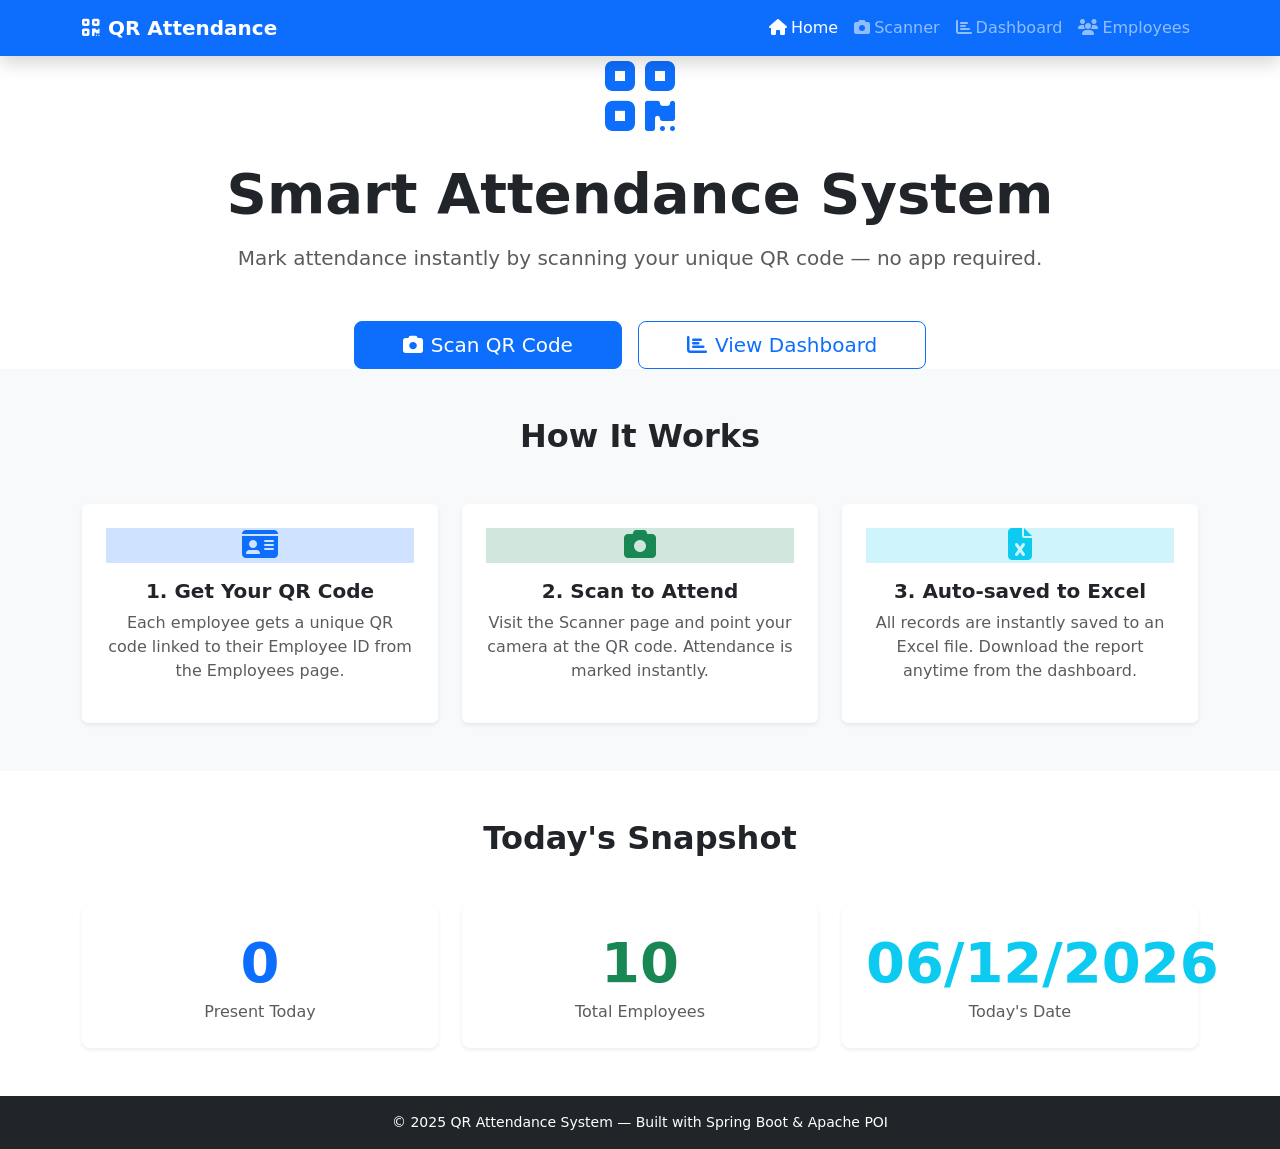
==== src/main/resources/static/index.html @ d23e2ef8 "project files updated" ====
<!DOCTYPE html>
<html lang="en">
<head>
    <meta charset="UTF-8">
    <meta name="viewport" content="width=device-width, initial-scale=1.0">
    <title>QR Attendance System</title>
    <link href="https://cdn.jsdelivr.net/npm/bootstrap@5.3.0/dist/css/bootstrap.min.css" rel="stylesheet">
    <link href="https://cdnjs.cloudflare.com/ajax/libs/font-awesome/6.4.0/css/all.min.css" rel="stylesheet">
    <link href="/css/style.css" rel="stylesheet">
</head>
<body>

<nav class="navbar navbar-expand-lg navbar-dark bg-primary shadow">
    <div class="container">
        <a class="navbar-brand fw-bold" href="/">
            <i class="fas fa-qrcode me-2"></i>QR Attendance
        </a>
        <button class="navbar-toggler" type="button" data-bs-toggle="collapse" data-bs-target="#navMenu">
            <span class="navbar-toggler-icon"></span>
        </button>
        <div class="collapse navbar-collapse" id="navMenu">
            <ul class="navbar-nav ms-auto">
                <li class="nav-item"><a class="nav-link active" href="/"><i class="fas fa-home me-1"></i>Home</a></li>
                <li class="nav-item"><a class="nav-link" href="/pages/scanner.html"><i class="fas fa-camera me-1"></i>Scanner</a></li>
                <li class="nav-item"><a class="nav-link" href="/pages/dashboard.html"><i class="fas fa-chart-bar me-1"></i>Dashboard</a></li>
                <li class="nav-item"><a class="nav-link" href="/pages/employees.html"><i class="fas fa-users me-1"></i>Employees</a></li>
            </ul>
        </div>
    </div>
</nav>

<!-- Hero -->
<section class="hero-section">
    <div class="container text-center">
        <div class="hero-icon mb-4">
            <i class="fas fa-qrcode fa-5x text-primary"></i>
        </div>
        <h1 class="display-4 fw-bold mb-3">Smart Attendance System</h1>
        <p class="lead text-muted mb-5">Mark attendance instantly by scanning your unique QR code — no app required.</p>
        <div class="d-flex flex-wrap gap-3 justify-content-center">
            <a href="/pages/scanner.html" class="btn btn-primary btn-lg px-5">
                <i class="fas fa-camera me-2"></i>Scan QR Code
            </a>
            <a href="/pages/dashboard.html" class="btn btn-outline-primary btn-lg px-5">
                <i class="fas fa-chart-bar me-2"></i>View Dashboard
            </a>
        </div>
    </div>
</section>

<!-- Feature cards -->
<section class="py-5 bg-light">
    <div class="container">
        <h2 class="text-center fw-bold mb-5">How It Works</h2>
        <div class="row g-4">
            <div class="col-md-4">
                <div class="card h-100 border-0 shadow-sm text-center p-4">
                    <div class="feature-icon bg-primary-subtle mb-3">
                        <i class="fas fa-id-card fa-2x text-primary"></i>
                    </div>
                    <h5 class="fw-bold">1. Get Your QR Code</h5>
                    <p class="text-muted">Each employee gets a unique QR code linked to their Employee ID from the Employees page.</p>
                </div>
            </div>
            <div class="col-md-4">
                <div class="card h-100 border-0 shadow-sm text-center p-4">
                    <div class="feature-icon bg-success-subtle mb-3">
                        <i class="fas fa-camera fa-2x text-success"></i>
                    </div>
                    <h5 class="fw-bold">2. Scan to Attend</h5>
                    <p class="text-muted">Visit the Scanner page and point your camera at the QR code. Attendance is marked instantly.</p>
                </div>
            </div>
            <div class="col-md-4">
                <div class="card h-100 border-0 shadow-sm text-center p-4">
                    <div class="feature-icon bg-info-subtle mb-3">
                        <i class="fas fa-file-excel fa-2x text-info"></i>
                    </div>
                    <h5 class="fw-bold">3. Auto-saved to Excel</h5>
                    <p class="text-muted">All records are instantly saved to an Excel file. Download the report anytime from the dashboard.</p>
                </div>
            </div>
        </div>
    </div>
</section>

<!-- Quick stats -->
<section class="py-5">
    <div class="container">
        <h2 class="text-center fw-bold mb-5">Today's Snapshot</h2>
        <div class="row g-4 justify-content-center" id="statsRow">
            <div class="col-md-4">
                <div class="stat-card text-center p-4 shadow-sm rounded-3">
                    <div class="display-4 fw-bold text-primary" id="statPresent">—</div>
                    <div class="text-muted mt-1">Present Today</div>
                </div>
            </div>
            <div class="col-md-4">
                <div class="stat-card text-center p-4 shadow-sm rounded-3">
                    <div class="display-4 fw-bold text-success" id="statTotal">10</div>
                    <div class="text-muted mt-1">Total Employees</div>
                </div>
            </div>
            <div class="col-md-4">
                <div class="stat-card text-center p-4 shadow-sm rounded-3">
                    <div class="display-4 fw-bold text-info" id="statDate">—</div>
                    <div class="text-muted mt-1">Today's Date</div>
                </div>
            </div>
        </div>
    </div>
</section>

<footer class="bg-dark text-white text-center py-3 mt-auto">
    <p class="mb-0 small">&copy; 2025 QR Attendance System &mdash; Built with Spring Boot &amp; Apache POI</p>
</footer>

<script src="https://cdn.jsdelivr.net/npm/bootstrap@5.3.0/dist/js/bootstrap.bundle.min.js"></script>
<script>
(async () => {
    const today = new Date().toLocaleDateString('en-GB').split('/').join('-');
    document.getElementById('statDate').textContent = new Date().toLocaleDateString('en-GB');
    try {
        const res = await fetch('/api/attendance/today');
        const data = await res.json();
        document.getElementById('statPresent').textContent = data.totalPresent ?? 0;
    } catch { document.getElementById('statPresent').textContent = '0'; }
})();
</script>
</body>
</html>
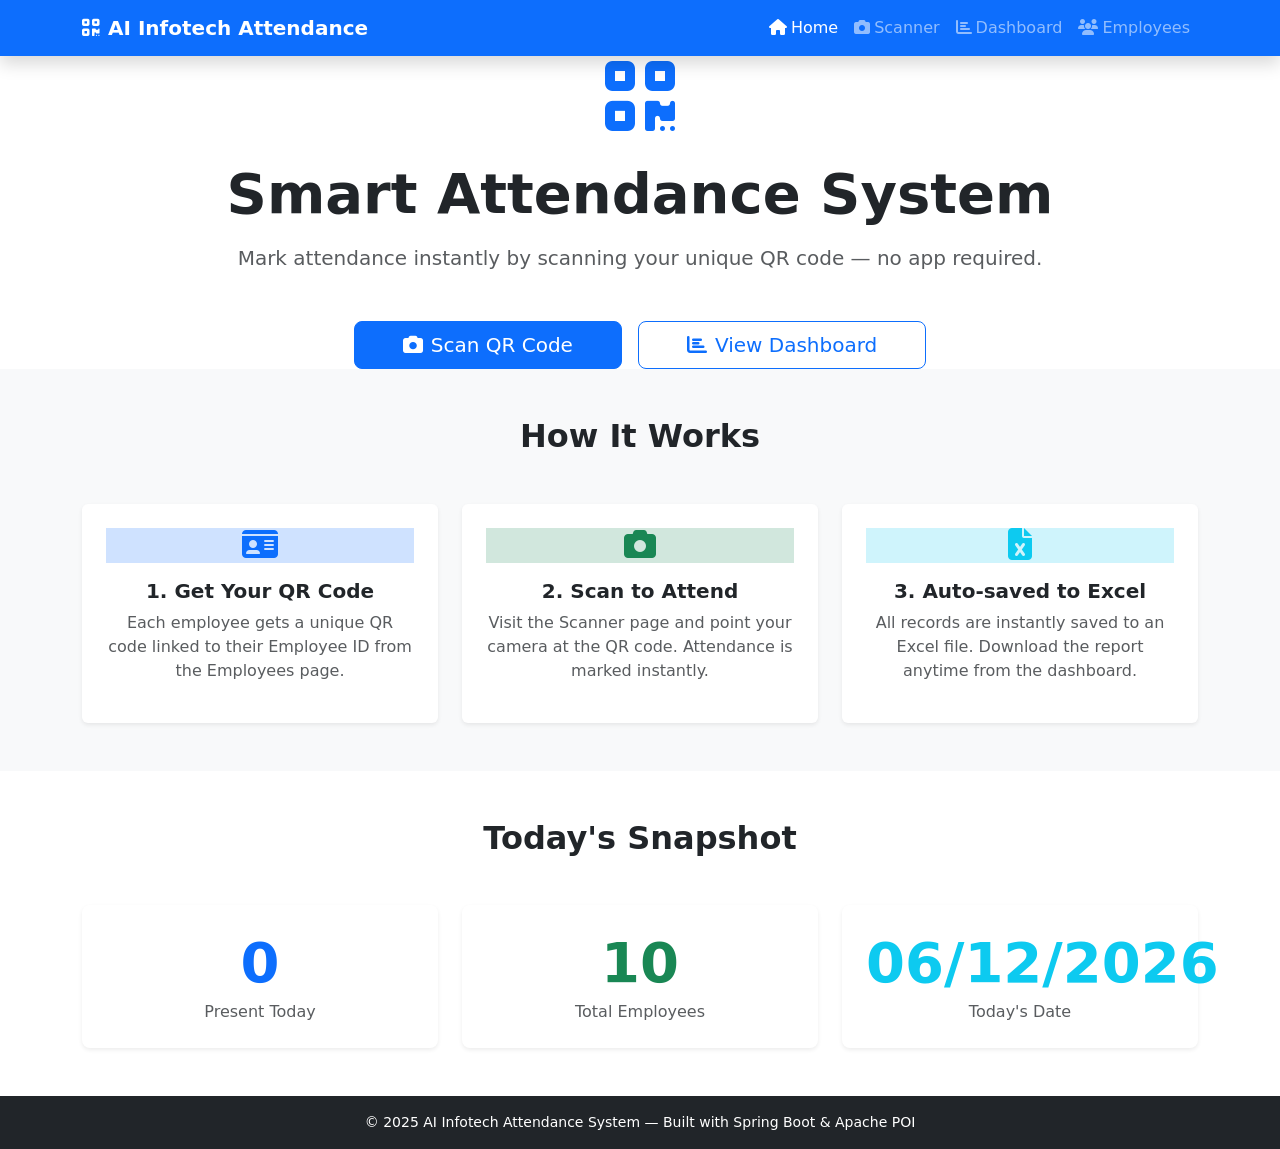
==== commit 98f675c4: "project files updated" ====
--- a/src/main/resources/static/index.html
+++ b/src/main/resources/static/index.html
@@ -3,7 +3,7 @@
 <head>
     <meta charset="UTF-8">
     <meta name="viewport" content="width=device-width, initial-scale=1.0">
-    <title>QR Attendance System</title>
+    <title>AI Infotech Attendance System</title>
     <link href="https://cdn.jsdelivr.net/npm/bootstrap@5.3.0/dist/css/bootstrap.min.css" rel="stylesheet">
     <link href="https://cdnjs.cloudflare.com/ajax/libs/font-awesome/6.4.0/css/all.min.css" rel="stylesheet">
     <link href="/css/style.css" rel="stylesheet">
@@ -13,7 +13,7 @@
 <nav class="navbar navbar-expand-lg navbar-dark bg-primary shadow">
     <div class="container">
         <a class="navbar-brand fw-bold" href="/">
-            <i class="fas fa-qrcode me-2"></i>QR Attendance
+            <i class="fas fa-qrcode me-2"></i>AI Infotech Attendance
         </a>
         <button class="navbar-toggler" type="button" data-bs-toggle="collapse" data-bs-target="#navMenu">
             <span class="navbar-toggler-icon"></span>
@@ -22,7 +22,7 @@
             <ul class="navbar-nav ms-auto">
                 <li class="nav-item"><a class="nav-link active" href="/"><i class="fas fa-home me-1"></i>Home</a></li>
                 <li class="nav-item"><a class="nav-link" href="/pages/scanner.html"><i class="fas fa-camera me-1"></i>Scanner</a></li>
-                <li class="nav-item"><a class="nav-link" href="/pages/dashboard.html"><i class="fas fa-chart-bar me-1"></i>Dashboard</a></li>
+                <li class="nav-item" data-nav="dashboard"><a class="nav-link" href="/pages/dashboard.html"><i class="fas fa-chart-bar me-1"></i>Dashboard</a></li>
                 <li class="nav-item"><a class="nav-link" href="/pages/employees.html"><i class="fas fa-users me-1"></i>Employees</a></li>
             </ul>
         </div>
@@ -112,10 +112,11 @@
 </section>
 
 <footer class="bg-dark text-white text-center py-3 mt-auto">
-    <p class="mb-0 small">&copy; 2025 QR Attendance System &mdash; Built with Spring Boot &amp; Apache POI</p>
+    <p class="mb-0 small">&copy; 2025 AI Infotech Attendance System &mdash; Built with Spring Boot &amp; Apache POI</p>
 </footer>
 
 <script src="https://cdn.jsdelivr.net/npm/bootstrap@5.3.0/dist/js/bootstrap.bundle.min.js"></script>
+<script src="/js/admin-gate.js"></script>
 <script>
 (async () => {
     const today = new Date().toLocaleDateString('en-GB').split('/').join('-');
